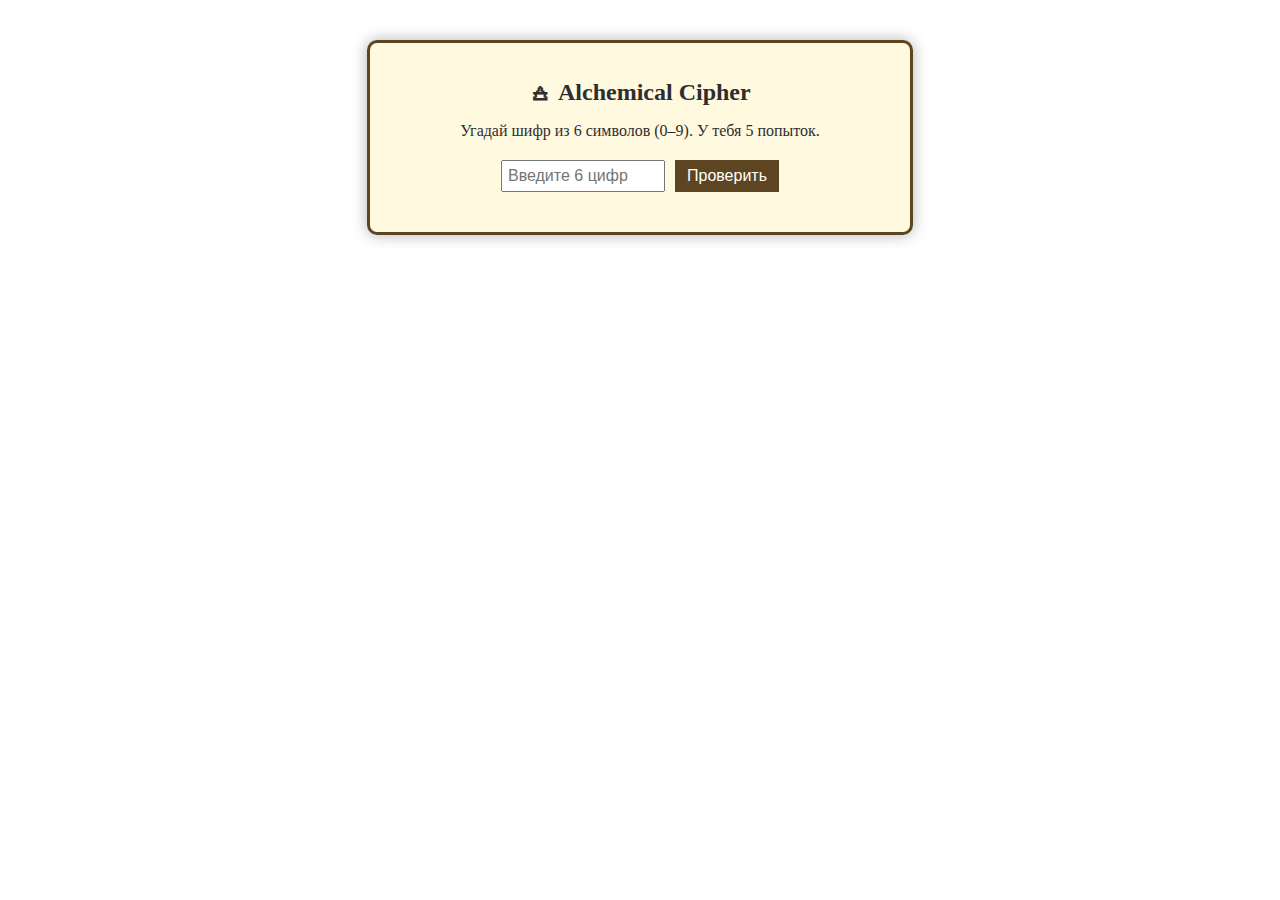
==== Alchemical/index.html @ 6cbdc896 "Alchemical v2" ====
<!DOCTYPE html>
<html lang="en">
<head>
  <meta charset="UTF-8" />
  <meta name="viewport" content="width=device-width, initial-scale=1.0"/>
  <title>Alchemical Cipher</title>
  <link rel="stylesheet" href="style.css" />
</head>
<body>
  <div class="game-container">
    <h1>🜁 Alchemical Cipher</h1>
    <p class="instructions">Угадай шифр из 6 символов (0–9). У тебя 5 попыток.</p>
    
    <div id="guesses"></div>

    <div class="input-row" id="inputRow">
      <input type="text" maxlength="6" id="guessInput" placeholder="Введите 6 цифр" />
      <button onclick="submitGuess()">Проверить</button>
    </div>

    <div id="result"></div>
  </div>

  <script src="script.js"></script>
</body>
</html>
---- Alchemical/style.css ----
body {
  font-family: 'Georgia', serif;
  background: url('https://i.imgur.com/zYIlgBl.jpg'); /* фон свитка */
  background-size: cover;
  margin: 0;
  padding: 0;
  color: #2e2e2e;
}

.game-container {
  max-width: 500px;
  margin: 40px auto;
  background: rgba(255, 248, 220, 0.9);
  padding: 20px;
  border: 3px solid #5e4522;
  border-radius: 10px;
  box-shadow: 0 0 15px rgba(0,0,0,0.3);
}

h1 {
  text-align: center;
  font-size: 24px;
  margin-bottom: 10px;
}

.instructions {
  text-align: center;
  margin-bottom: 20px;
}

.input-row {
  display: flex;
  justify-content: center;
  gap: 10px;
  margin-bottom: 20px;
}

input {
  width: 150px;
  padding: 5px;
  font-size: 16px;
}

button {
  padding: 6px 12px;
  font-size: 16px;
  background-color: #5e4522;
  color: white;
  border: none;
  cursor: pointer;
}

#guesses img {
  height: 40px;
  margin: 2px;
}

.guess-line {
  margin-bottom: 10px;
}
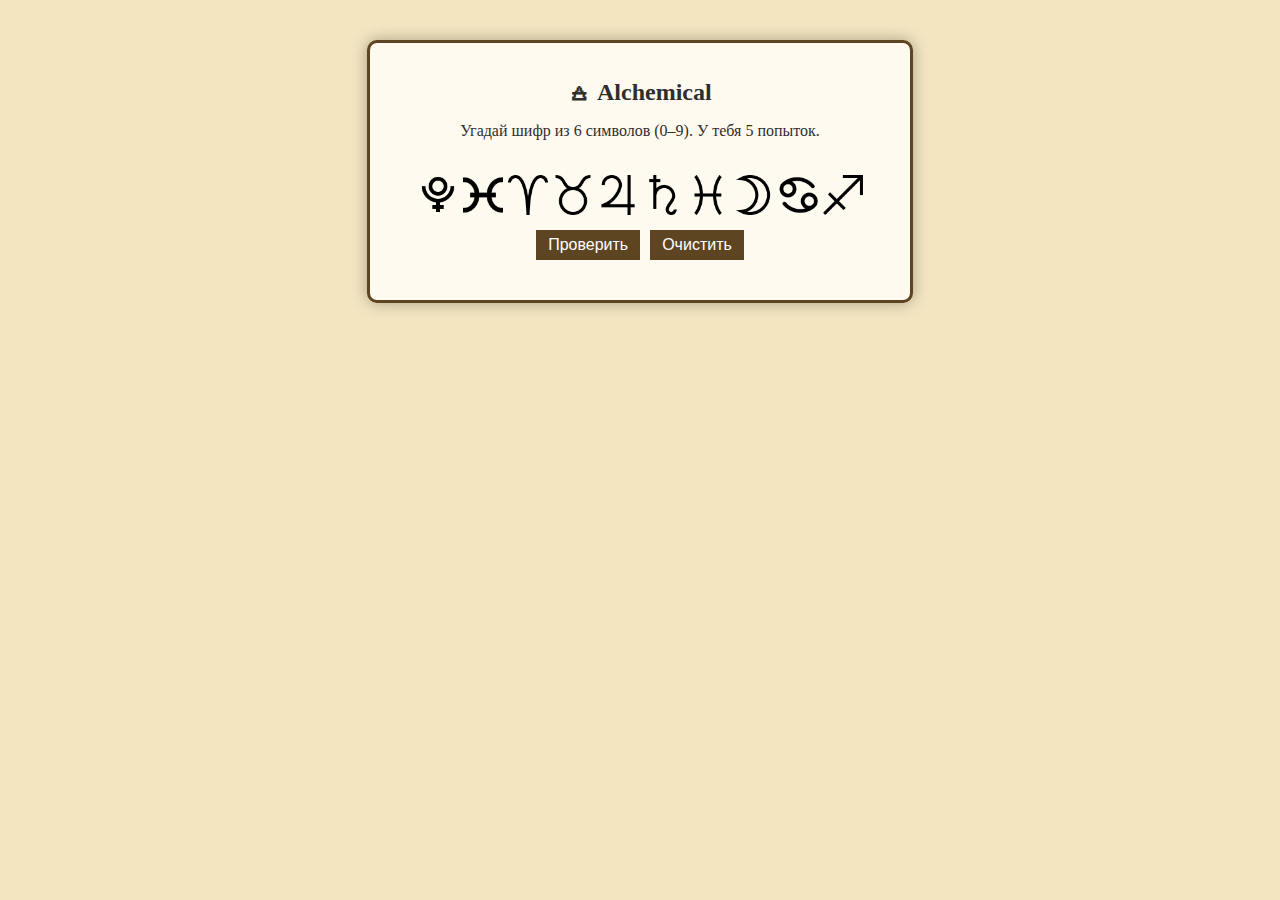
==== commit 84f76c9a: "A v3" ====
--- a/Alchemical/index.html
+++ b/Alchemical/index.html
@@ -3,21 +3,24 @@
 <head>
   <meta charset="UTF-8" />
   <meta name="viewport" content="width=device-width, initial-scale=1.0"/>
-  <title>Alchemical Cipher</title>
+  <title>Alchemical</title>
   <link rel="stylesheet" href="style.css" />
 </head>
 <body>
   <div class="game-container">
-    <h1>🜁 Alchemical Cipher</h1>
+    <h1>🜁 Alchemical</h1>
     <p class="instructions">Угадай шифр из 6 символов (0–9). У тебя 5 попыток.</p>
-    
-    <div id="guesses"></div>
 
-    <div class="input-row" id="inputRow">
-      <input type="text" maxlength="6" id="guessInput" placeholder="Введите 6 цифр" />
+    <div id="currentGuess" class="guess-line"></div>
+
+    <div id="keyboard" class="keyboard"></div>
+
+    <div class="controls">
       <button onclick="submitGuess()">Проверить</button>
+      <button onclick="clearGuess()">Очистить</button>
     </div>
 
+    <div id="guesses"></div>
     <div id="result"></div>
   </div>
 
--- a/Alchemical/style.css
+++ b/Alchemical/style.css
@@ -1,7 +1,6 @@
 body {
   font-family: 'Georgia', serif;
-  background: url('https://i.imgur.com/zYIlgBl.jpg'); /* фон свитка */
-  background-size: cover;
+  background: #f3e5c0;
   margin: 0;
   padding: 0;
   color: #2e2e2e;
@@ -10,7 +9,7 @@
 .game-container {
   max-width: 500px;
   margin: 40px auto;
-  background: rgba(255, 248, 220, 0.9);
+  background: #fffaf0;
   padding: 20px;
   border: 3px solid #5e4522;
   border-radius: 10px;
@@ -28,17 +27,24 @@
   margin-bottom: 20px;
 }
 
-.input-row {
+.guess-line, .keyboard {
+  display: flex;
+  justify-content: center;
+  flex-wrap: wrap;
+  gap: 5px;
+  margin-bottom: 15px;
+}
+
+.guess-line img, .keyboard img {
+  height: 40px;
+  cursor: pointer;
+}
+
+.controls {
   display: flex;
   justify-content: center;
   gap: 10px;
   margin-bottom: 20px;
-}
-
-input {
-  width: 150px;
-  padding: 5px;
-  font-size: 16px;
 }
 
 button {
@@ -49,12 +55,3 @@
   border: none;
   cursor: pointer;
 }
-
-#guesses img {
-  height: 40px;
-  margin: 2px;
-}
-
-.guess-line {
-  margin-bottom: 10px;
-}
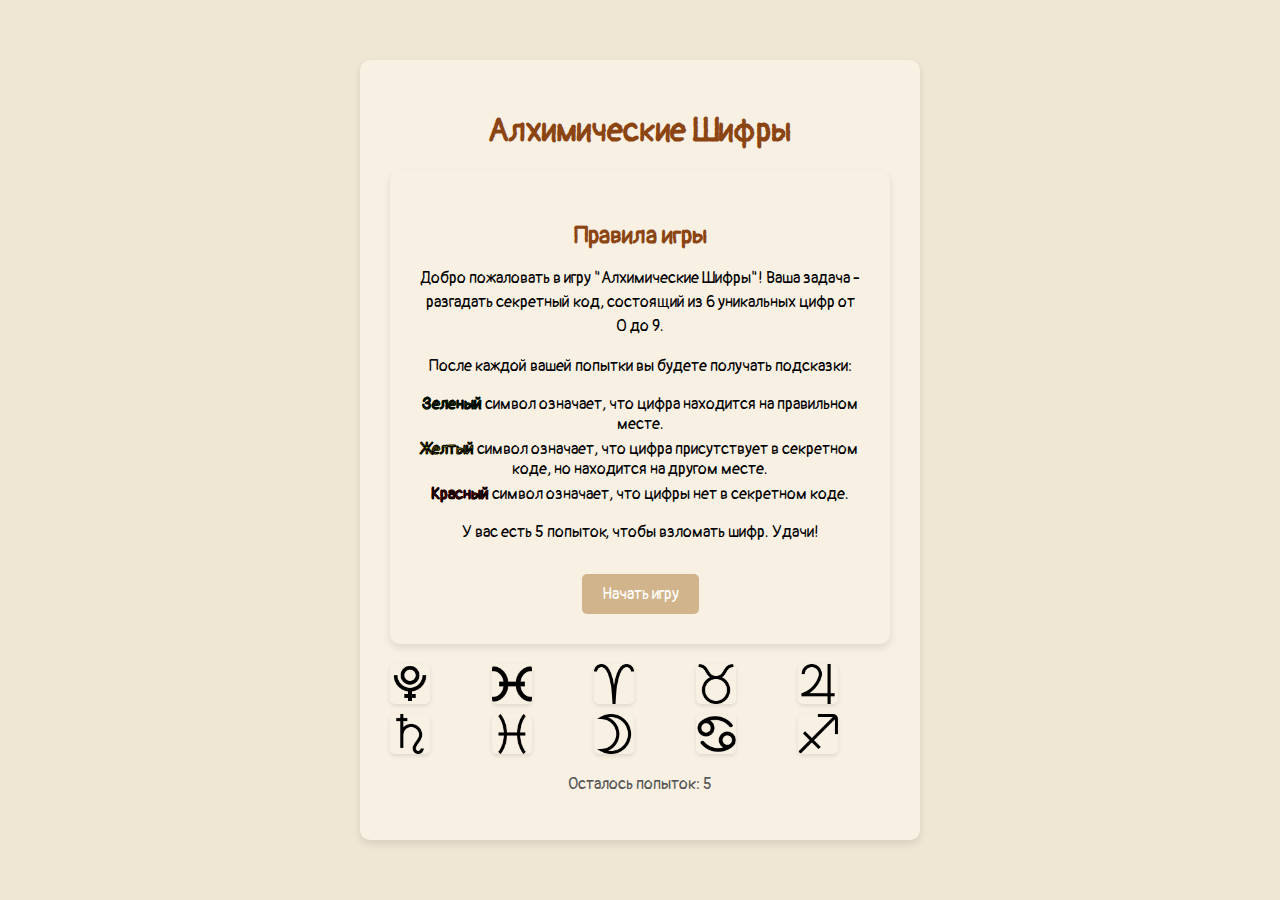
==== commit c80cc996: "Релиз" ====
--- a/Alchemical/index.html
+++ b/Alchemical/index.html
@@ -1,29 +1,76 @@
 <!DOCTYPE html>
-<html lang="en">
+<html lang="ru">
 <head>
-  <meta charset="UTF-8" />
-  <meta name="viewport" content="width=device-width, initial-scale=1.0"/>
-  <title>Alchemical</title>
-  <link rel="stylesheet" href="style.css" />
+    <meta charset="UTF-8">
+    <meta name="viewport" content="width=device-width, initial-scale=1.0">
+    <title>Алхимические Шифры</title>
+    <link rel="stylesheet" href="style.css">
+    <link rel="preconnect" href="https://fonts.googleapis.com">
+    <link rel="preconnect" href="https://fonts.gstatic.com" crossorigin>
+    <link href="https://fonts.googleapis.com/css2?family=Pangolin&display=swap" rel="stylesheet">
+    <meta name="screen-orientation" content="portrait">
 </head>
 <body>
-  <div class="game-container">
-    <h1>🜁 Alchemical</h1>
-    <p class="instructions">Угадай шифр из 6 символов (0–9). У тебя 5 попыток.</p>
+    <div id="orientation-warning">
+        <p>Пожалуйста, поверните устройство вертикально для лучшего опыта.</p>
+    </div>
+    <div class="container">
+        <header>
+            <h1>Алхимические Шифры</h1>
+        </header>
 
-    <div id="currentGuess" class="guess-line"></div>
+        <div class="rules-screen">
+            <h2>Правила игры</h2>
+            <p>Добро пожаловать в игру "Алхимические Шифры"! Ваша задача - разгадать секретный код, состоящий из 6 уникальных цифр от 0 до 9.</p>
+            <p>После каждой вашей попытки вы будете получать подсказки:</p>
+            <ul>
+                <li><span class="bull-indicator colored-text">Зеленый</span> символ означает, что цифра находится на правильном месте.</li>
+                <li><span class="cow-indicator colored-text">Желтый</span> символ означает, что цифра присутствует в секретном коде, но находится на другом месте.</li>
+                <li><span class="miss-indicator colored-text">Красный</span> символ означает, что цифры нет в секретном коде.</li>
+            </ul>
+            <p>У вас есть 5 попыток, чтобы взломать шифр. Удачи!</p>
+            <button id="start-game-button">Начать игру</button>
+        </div>
 
-    <div id="keyboard" class="keyboard"></div>
+        <div class="game-area hidden">
+            <div class="attempts">
+                </div>
 
-    <div class="controls">
-      <button onclick="submitGuess()">Проверить</button>
-      <button onclick="clearGuess()">Очистить</button>
+            <div class="current-attempt">
+                <div class="attempt-cell"></div>
+                <div class="attempt-cell"></div>
+                <div class="attempt-cell"></div>
+                <div class="attempt-cell"></div>
+                <div class="attempt-cell"></div>
+                <div class="attempt-cell"></div>
+            </div>
+
+            <div class="controls">
+                <button id="submit-button" disabled>Проверить</button>
+                <button id="clear-button">Очистить</button>
+                <p id="attempts-remaining-display">Осталось попыток: 5</p>
+            </div>
+        </div>
+
+        <div class="win-screen hidden">
+            <h2>Поздравляем!</h2>
+            <p>Вы взломали алхимический шифр!</p>
+            <button id="restart-button">Новая игра</button>
+        </div>
+
+        <div class="available-symbols">
+            </div>
+
+        <footer>
+            <p>Осталось попыток: <span id="attempts-left">5</span></p>
+        </footer>
     </div>
 
-    <div id="guesses"></div>
-    <div id="result"></div>
-  </div>
-
-  <script src="script.js"></script>
+    <script src="script.js"></script>
+    <script>
+        // Инициализация Telegram Web App
+        const tg = window.Telegram.WebApp;
+        tg.ready();
+    </script>
 </body>
-</html>
+</html>--- a/Alchemical/style.css
+++ b/Alchemical/style.css
@@ -1,57 +1,263 @@
 body {
-  font-family: 'Georgia', serif;
-  background: #f3e5c0;
-  margin: 0;
-  padding: 0;
-  color: #2e2e2e;
-}
-
-.game-container {
-  max-width: 500px;
-  margin: 40px auto;
-  background: #fffaf0;
-  padding: 20px;
-  border: 3px solid #5e4522;
-  border-radius: 10px;
-  box-shadow: 0 0 15px rgba(0,0,0,0.3);
-}
-
-h1 {
-  text-align: center;
-  font-size: 24px;
-  margin-bottom: 10px;
-}
-
-.instructions {
-  text-align: center;
-  margin-bottom: 20px;
-}
-
-.guess-line, .keyboard {
-  display: flex;
-  justify-content: center;
-  flex-wrap: wrap;
-  gap: 5px;
-  margin-bottom: 15px;
-}
-
-.guess-line img, .keyboard img {
-  height: 40px;
-  cursor: pointer;
+    font-family: 'Pangolin', cursive; /* Используем шрифт Pangolin */
+    background-color: #f0e6d4;
+    margin: 0;
+    display: flex;
+    justify-content: center;
+    align-items: center;
+    min-height: 100vh;
+}
+
+.container {
+    background-color: #f8f0e3;
+    padding: 30px;
+    border-radius: 10px;
+    box-shadow: 0 4px 8px rgba(0, 0, 0, 0.1);
+    text-align: center;
+}
+
+header h1 {
+    color: #8b4513;
+    margin-bottom: 20px;
+    font-family: 'Pangolin', cursive;
+}
+
+.rules-screen {
+    background-color: #f8f0e3;
+    padding: 30px;
+    border-radius: 10px;
+    box-shadow: 0 4px 8px rgba(0, 0, 0, 0.1);
+    text-align: center;
+    margin-bottom: 20px;
+}
+
+.rules-screen h2 {
+    color: #8b4513;
+    margin-bottom: 15px;
+}
+
+.rules-screen p {
+    margin-bottom: 10px;
+    line-height: 1.5;
+}
+
+.rules-screen ul {
+    list-style-type: none;
+    padding: 0;
+    margin-bottom: 10px;
+}
+
+.rules-screen li {
+    margin-bottom: 5px;
+}
+
+.colored-text {
+    font-weight: bold; /* Сохраняем жирный шрифт */
+    -webkit-text-stroke: 0.5px #000; /* Уменьшаем толщину обводки */
+    text-stroke: 0.5px #000; /* Уменьшаем толщину обводки */
+}
+
+.bull-indicator {
+    color: green;
+}
+
+.cow-indicator {
+    color: yellow;
+}
+
+.miss-indicator {
+    color: red;
+}
+
+#start-game-button {
+    padding: 10px 20px;
+    border: none;
+    border-radius: 5px;
+    background-color: #d2b48c;
+    color: #fff;
+    cursor: pointer;
+    font-size: 16px;
+    font-family: 'Pangolin', cursive;
+    margin-top: 20px;
+}
+
+.game-area {
+    display: flex;
+    flex-direction: column;
+    align-items: center;
+    margin-bottom: 20px;
+}
+
+.attempts {
+    order: 1;
+    margin-bottom: 15px;
+    width: 100%;
+    display: flex;
+    flex-direction: column-reverse; /* Последние попытки сверху */
+    align-items: center; /* Центрируем попытки по горизонтали */
+}
+
+.attempt-result {
+    display: flex;
+    align-items: center;
+    margin-bottom: 5px; /* Уменьшаем отступ между попытками */
+    width: 100%;
+    justify-content: center; /* Центрируем содержимое попытки */
+}
+
+.attempt-symbols {
+    display: flex;
+    gap: 5px;
+    margin-right: 10px;
+    /* Добавляем отступы для центрирования обводки */
+    padding: 1px;
+}
+
+.attempt-info {
+    font-size: 14px;
+}
+
+.current-attempt {
+    order: 2;
+    display: flex;
+    justify-content: center;
+    gap: 5px; /* Уменьшаем отступ между ячейками текущей попытки */
+    margin-bottom: 30px; /* Увеличиваем отступ после текущей попытки */
+}
+
+.attempt-cell {
+    width: 40px;
+    height: 40px;
+    border: 1px solid #ccc;
+    border-radius: 5px;
+    display: flex;
+    justify-content: center;
+    align-items: center;
+    font-size: 20px;
+    font-family: 'Pangolin', cursive;
+    cursor: pointer;
+}
+
+.available-symbols {
+    display: grid;
+    grid-template-columns: repeat(5, 1fr);
+    gap: 10px;
+    margin-bottom: 20px;
+}
+
+.symbol-choice {
+    width: 40px;
+    height: 40px;
+    cursor: pointer;
+    border-radius: 5px;
+    box-shadow: 0 2px 4px rgba(0, 0, 0, 0.1);
+}
+
+.symbol-choice.selected {
+    opacity: 0.5;
+    cursor: default;
 }
 
 .controls {
-  display: flex;
-  justify-content: center;
-  gap: 10px;
-  margin-bottom: 20px;
-}
-
-button {
-  padding: 6px 12px;
-  font-size: 16px;
-  background-color: #5e4522;
-  color: white;
-  border: none;
-  cursor: pointer;
-}
+    margin-top: 25px;
+    display: flex;
+    flex-direction: column; /* Размещаем элементы вертикально */
+    align-items: center;
+}
+
+.controls button {
+    padding: 10px 20px;
+    margin: 5px 0; /* Уменьшаем вертикальный отступ между кнопками */
+    border: none;
+    border-radius: 5px;
+    background-color: #d2b48c;
+    color: #fff;
+    cursor: pointer;
+    font-size: 16px;
+    font-family: 'Pangolin', cursive;
+}
+
+.controls button:disabled {
+    background-color: #ccc;
+    cursor: not-allowed;
+}
+
+#attempts-remaining-display {
+    margin-top: 10px;
+    font-size: 16px;
+    color: #555;
+    font-family: 'Pangolin', cursive;
+}
+
+footer {
+    margin-top: 20px;
+    color: #555;
+    font-family: 'Pangolin', cursive;
+}
+
+.hidden {
+    display: none !important;
+}
+
+.win-screen {
+    background-color: #e0f7fa;
+    padding: 30px;
+    border-radius: 10px;
+    box-shadow: 0 4px 8px rgba(0, 0, 0, 0.1);
+    text-align: center;
+    margin-bottom: 20px;
+}
+
+.win-screen h2 {
+    color: #00796b;
+    margin-bottom: 15px;
+}
+
+.win-screen p {
+    margin-bottom: 10px;
+    line-height: 1.5;
+}
+
+#restart-button {
+    padding: 10px 20px;
+    border: none;
+    border-radius: 5px;
+    background-color: #4db6ac;
+    color: #fff;
+    cursor: pointer;
+    font-size: 16px;
+    font-family: 'Pangolin', cursive;
+    margin-top: 20px;
+}
+
+@media screen and (orientation: landscape) {
+    body {
+        display: flex;
+        justify-content: center;
+        align-items: center;
+        text-align: center;
+        min-height: 100vh;
+    }
+    .container {
+        max-width: 500px; /* Ограничиваем ширину контейнера в альбомной ориентации */
+    }
+    #orientation-warning {
+        position: fixed;
+        top: 0;
+        left: 0;
+        width: 100%;
+        height: 100%;
+        background-color: rgba(0, 0, 0, 0.8);
+        color: white;
+        display: flex;
+        flex-direction: column;
+        justify-content: center;
+        align-items: center;
+        z-index: 1000;
+        font-size: 1.5em;
+    }
+}
+
+#orientation-warning {
+    display: none; /* Скрываем предупреждение по умолчанию */
+}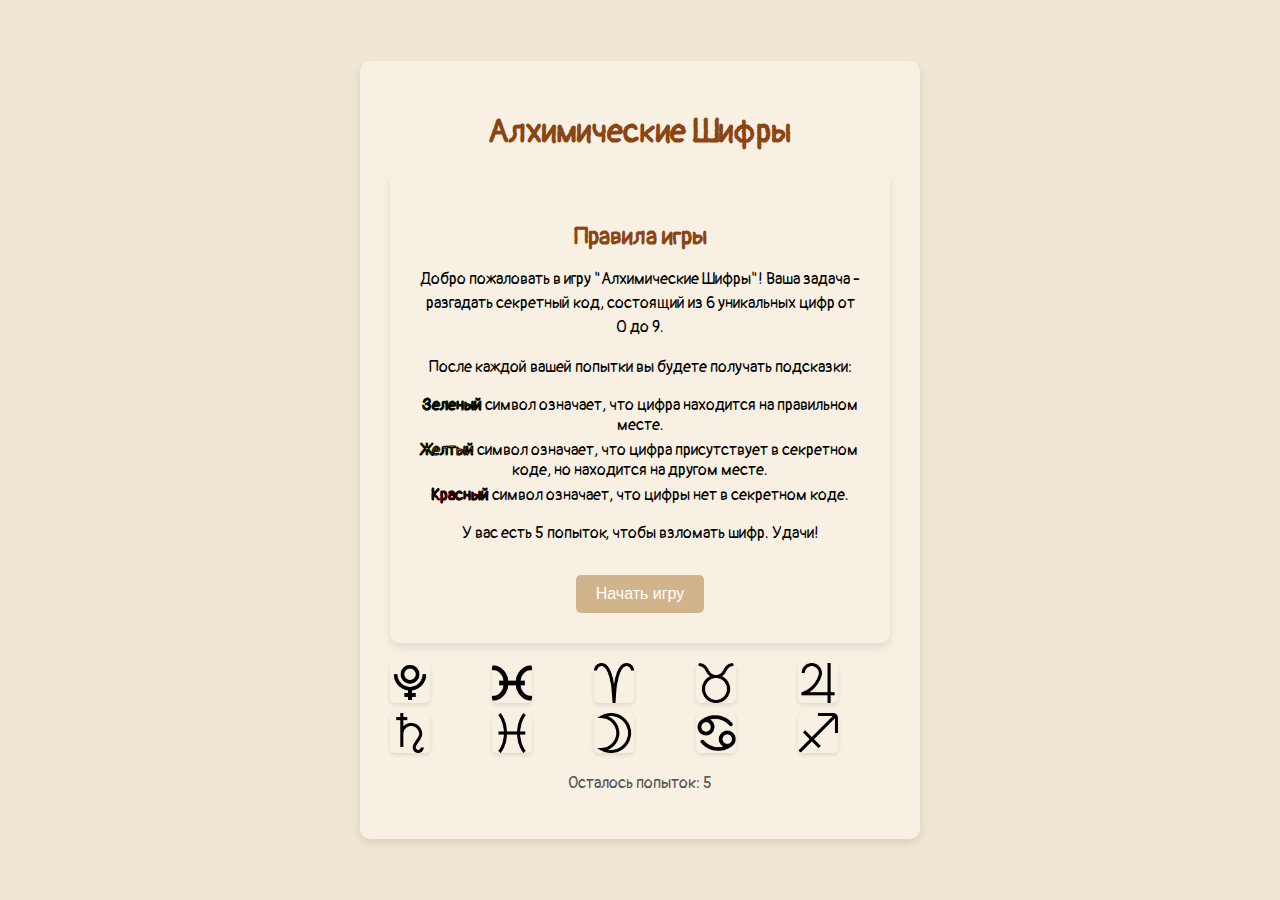
==== commit 3363e59c: "Финал полиш с ГПТ" ====
--- a/Alchemical/index.html
+++ b/Alchemical/index.html
@@ -2,13 +2,12 @@
 <html lang="ru">
 <head>
     <meta charset="UTF-8">
-    <meta name="viewport" content="width=device-width, initial-scale=1.0">
+    <meta name="viewport" content="width=device-width, initial-scale=1.0, viewport-fit=cover">
     <title>Алхимические Шифры</title>
     <link rel="stylesheet" href="style.css">
     <link rel="preconnect" href="https://fonts.googleapis.com">
     <link rel="preconnect" href="https://fonts.gstatic.com" crossorigin>
     <link href="https://fonts.googleapis.com/css2?family=Pangolin&display=swap" rel="stylesheet">
-    <meta name="screen-orientation" content="portrait">
 </head>
 <body>
     <div id="orientation-warning">
@@ -33,8 +32,7 @@
         </div>
 
         <div class="game-area hidden">
-            <div class="attempts">
-                </div>
+            <div class="attempts"></div>
 
             <div class="current-attempt">
                 <div class="attempt-cell"></div>
@@ -58,8 +56,7 @@
             <button id="restart-button">Новая игра</button>
         </div>
 
-        <div class="available-symbols">
-            </div>
+        <div class="available-symbols"></div>
 
         <footer>
             <p>Осталось попыток: <span id="attempts-left">5</span></p>
@@ -68,9 +65,9 @@
 
     <script src="script.js"></script>
     <script>
-        // Инициализация Telegram Web App
         const tg = window.Telegram.WebApp;
         tg.ready();
+        tg.expand();
     </script>
 </body>
-</html>+</html>
--- a/Alchemical/style.css
+++ b/Alchemical/style.css
@@ -1,5 +1,5 @@
 body {
-    font-family: 'Pangolin', cursive; /* Используем шрифт Pangolin */
+    font-family: 'Pangolin', cursive;
     background-color: #f0e6d4;
     margin: 0;
     display: flex;
@@ -19,7 +19,6 @@
 header h1 {
     color: #8b4513;
     margin-bottom: 20px;
-    font-family: 'Pangolin', cursive;
 }
 
 .rules-screen {
@@ -52,9 +51,9 @@
 }
 
 .colored-text {
-    font-weight: bold; /* Сохраняем жирный шрифт */
-    -webkit-text-stroke: 0.5px #000; /* Уменьшаем толщину обводки */
-    text-stroke: 0.5px #000; /* Уменьшаем толщину обводки */
+    font-weight: bold;
+    -webkit-text-stroke: 0.5px #000;
+    text-stroke: 0.5px #000;
 }
 
 .bull-indicator {
@@ -77,7 +76,6 @@
     color: #fff;
     cursor: pointer;
     font-size: 16px;
-    font-family: 'Pangolin', cursive;
     margin-top: 20px;
 }
 
@@ -93,23 +91,22 @@
     margin-bottom: 15px;
     width: 100%;
     display: flex;
-    flex-direction: column-reverse; /* Последние попытки сверху */
-    align-items: center; /* Центрируем попытки по горизонтали */
+    flex-direction: column-reverse;
+    align-items: center;
 }
 
 .attempt-result {
     display: flex;
     align-items: center;
-    margin-bottom: 5px; /* Уменьшаем отступ между попытками */
+    margin-bottom: 5px;
     width: 100%;
-    justify-content: center; /* Центрируем содержимое попытки */
+    justify-content: center;
 }
 
 .attempt-symbols {
     display: flex;
     gap: 5px;
     margin-right: 10px;
-    /* Добавляем отступы для центрирования обводки */
     padding: 1px;
 }
 
@@ -121,8 +118,8 @@
     order: 2;
     display: flex;
     justify-content: center;
-    gap: 5px; /* Уменьшаем отступ между ячейками текущей попытки */
-    margin-bottom: 30px; /* Увеличиваем отступ после текущей попытки */
+    gap: 5px;
+    margin-bottom: 30px;
 }
 
 .attempt-cell {
@@ -134,7 +131,6 @@
     justify-content: center;
     align-items: center;
     font-size: 20px;
-    font-family: 'Pangolin', cursive;
     cursor: pointer;
 }
 
@@ -161,20 +157,19 @@
 .controls {
     margin-top: 25px;
     display: flex;
-    flex-direction: column; /* Размещаем элементы вертикально */
+    flex-direction: column;
     align-items: center;
 }
 
 .controls button {
     padding: 10px 20px;
-    margin: 5px 0; /* Уменьшаем вертикальный отступ между кнопками */
+    margin: 5px 0;
     border: none;
     border-radius: 5px;
     background-color: #d2b48c;
     color: #fff;
     cursor: pointer;
     font-size: 16px;
-    font-family: 'Pangolin', cursive;
 }
 
 .controls button:disabled {
@@ -186,13 +181,11 @@
     margin-top: 10px;
     font-size: 16px;
     color: #555;
-    font-family: 'Pangolin', cursive;
 }
 
 footer {
     margin-top: 20px;
     color: #555;
-    font-family: 'Pangolin', cursive;
 }
 
 .hidden {
@@ -226,7 +219,6 @@
     color: #fff;
     cursor: pointer;
     font-size: 16px;
-    font-family: 'Pangolin', cursive;
     margin-top: 20px;
 }
 
@@ -239,7 +231,7 @@
         min-height: 100vh;
     }
     .container {
-        max-width: 500px; /* Ограничиваем ширину контейнера в альбомной ориентации */
+        max-width: 500px;
     }
     #orientation-warning {
         position: fixed;
@@ -259,5 +251,5 @@
 }
 
 #orientation-warning {
-    display: none; /* Скрываем предупреждение по умолчанию */
-}+    display: none;
+}
